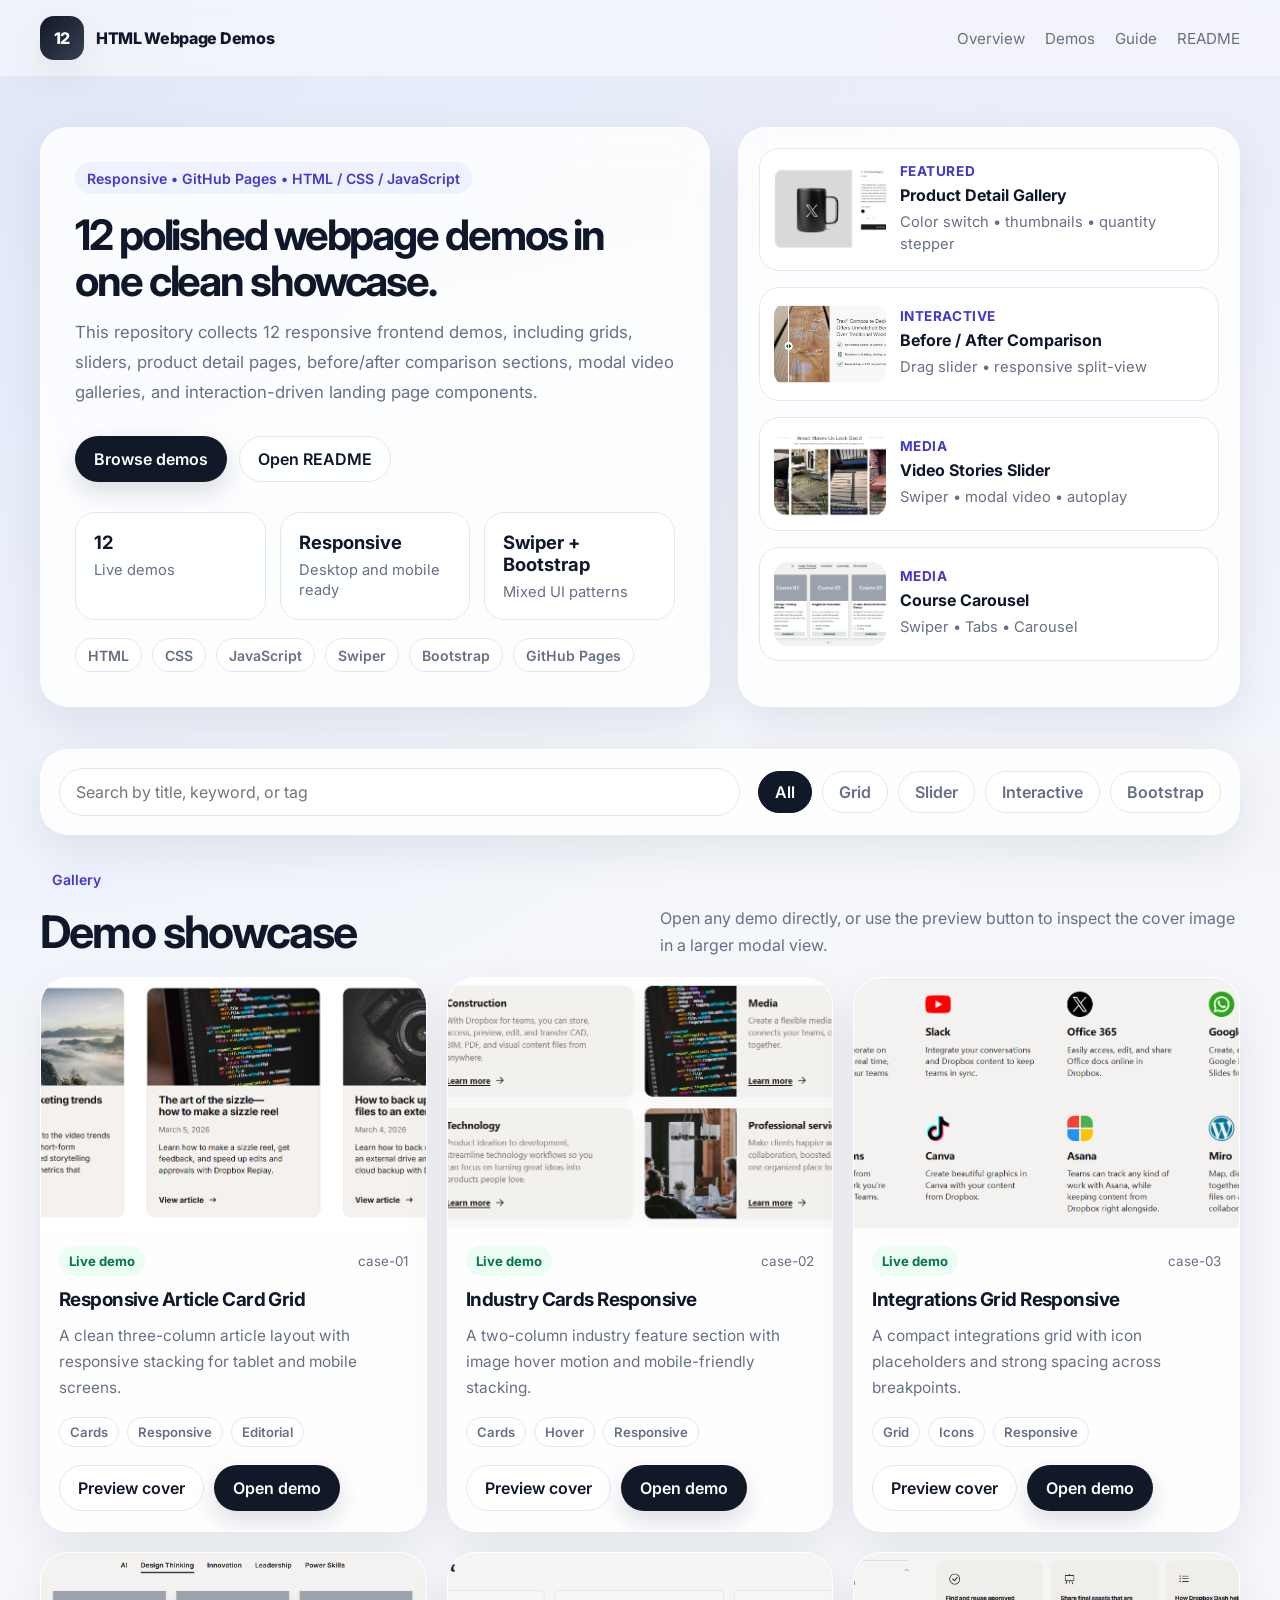
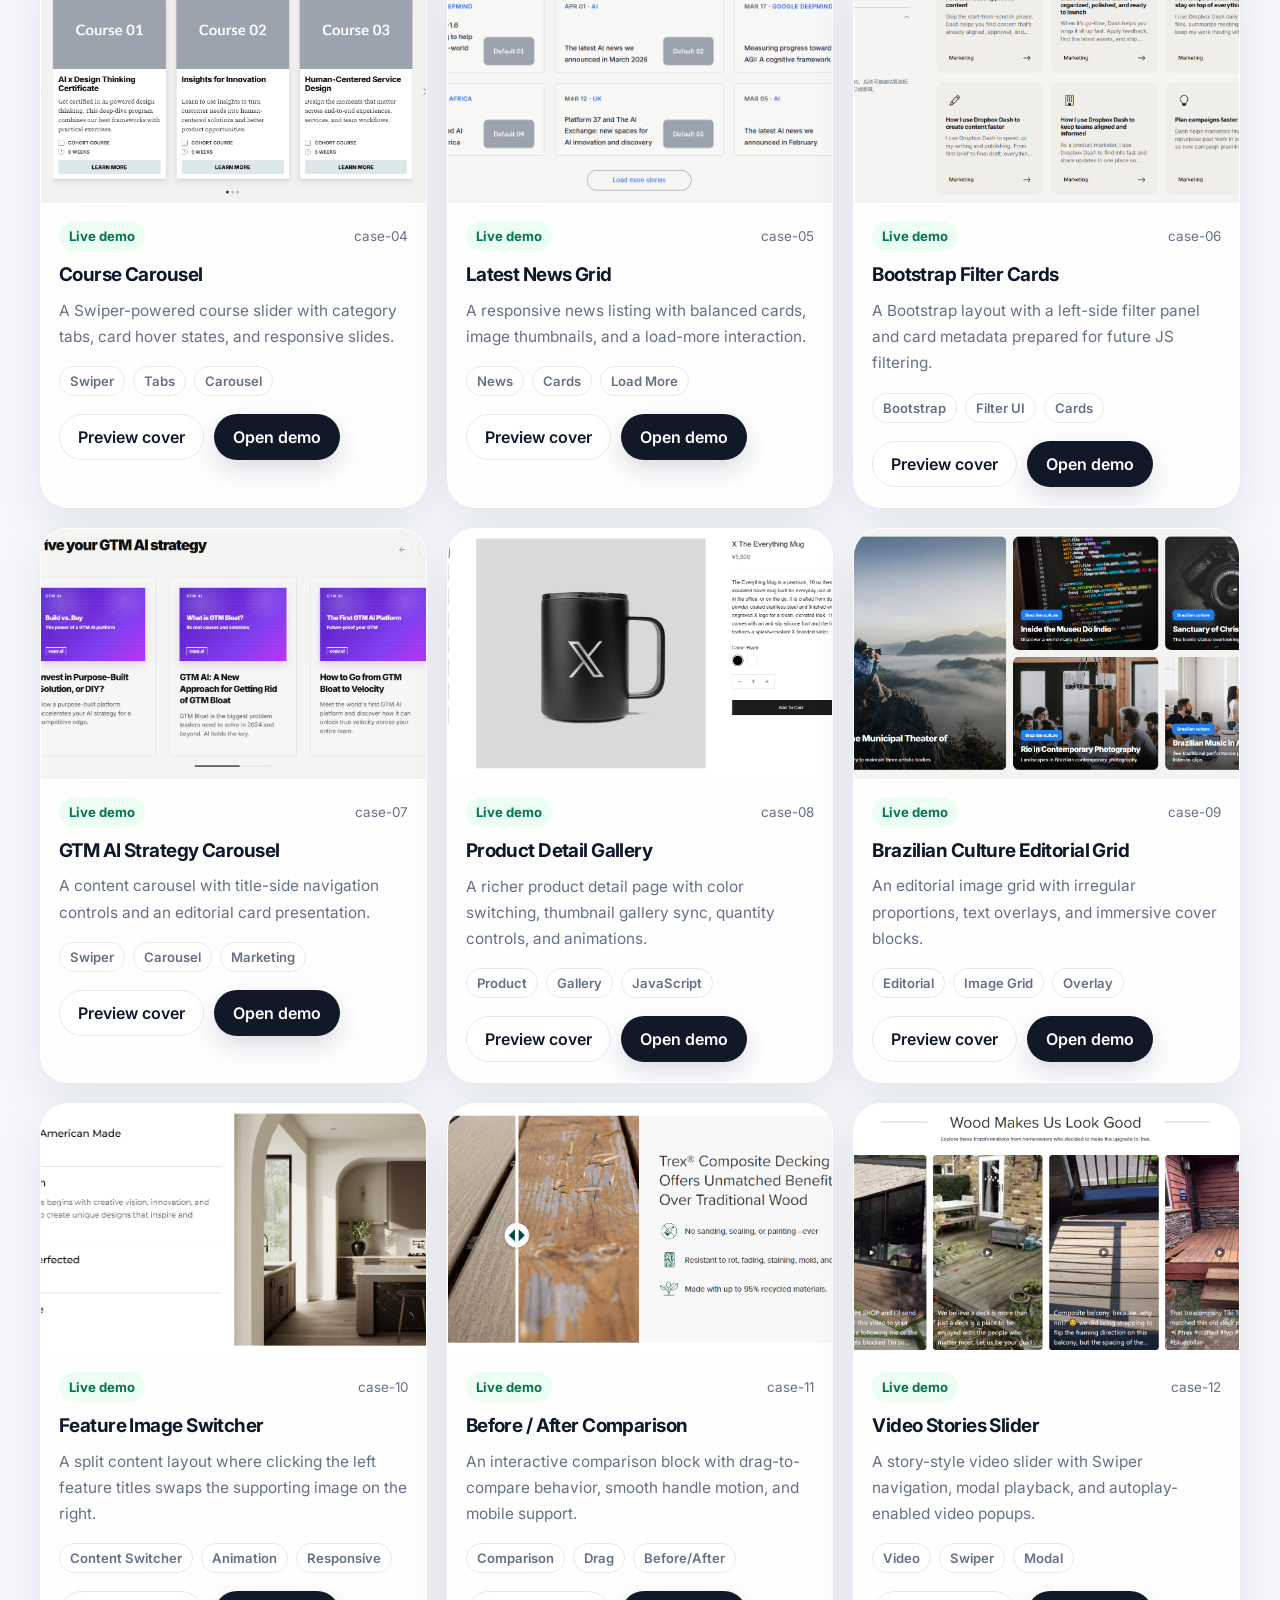
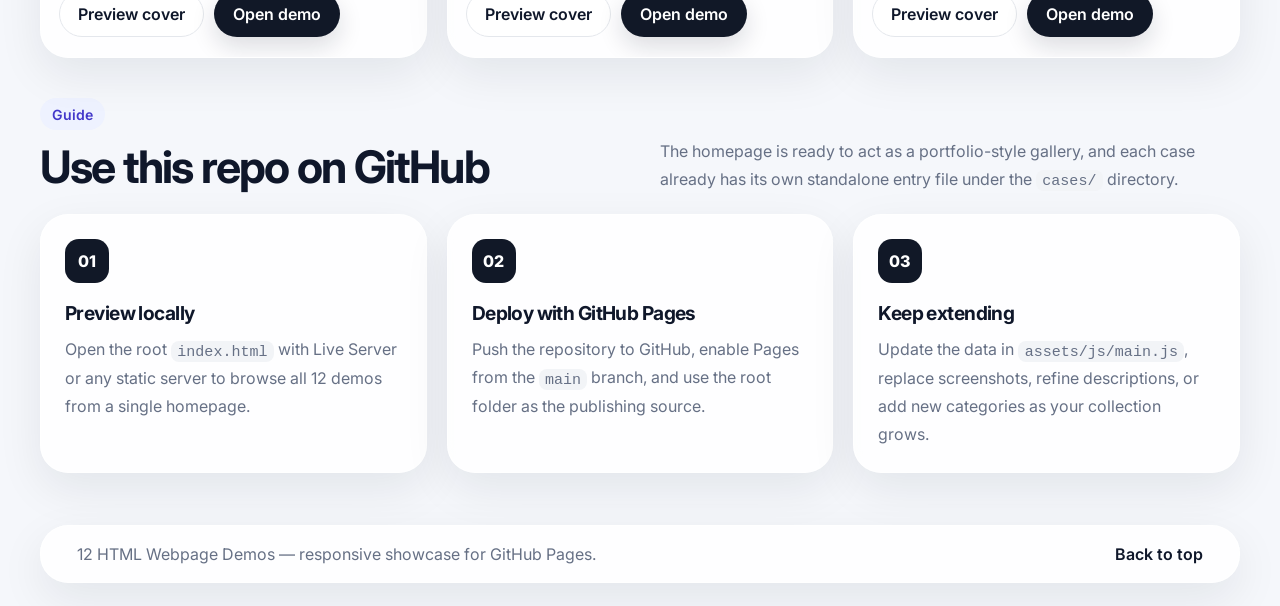
==== index.html @ 5f36d292 "First Commit" ====
<!DOCTYPE html>
<html lang="en">
<head>
  <meta charset="UTF-8" />
  <meta name="viewport" content="width=device-width, initial-scale=1.0" />
  <title>12 HTML Webpage Demos</title>
  <meta
    name="description"
    content="A curated collection of 12 responsive HTML webpage demos built with HTML, CSS and JavaScript. Ready for GitHub Pages preview."
  />
  <link rel="preconnect" href="https://fonts.googleapis.com" />
  <link rel="preconnect" href="https://fonts.gstatic.com" crossorigin />
  <link
    href="https://fonts.googleapis.com/css2?family=Inter:wght@400;500;600;700;800&display=swap"
    rel="stylesheet"
  />
  <link rel="stylesheet" href="./assets/css/global.css?v=1.0.1" />
</head>
<body>
  <div class="page-shell" id="top">
    <header class="site-header">
      <div class="container nav">
        <a class="brand" href="./index.html" aria-label="12 HTML Webpage Demos home">
          <span class="brand-mark">12</span>
          <span class="brand-text">HTML Webpage Demos</span>
        </a>

        <nav class="nav-links" aria-label="Primary">
          <a href="#overview">Overview</a>
          <a href="#gallery">Demos</a>
          <a href="#guide">Guide</a>
          <a href="./README.md">README</a>
        </nav>
      </div>
    </header>

    <main>
      <section class="hero" id="overview">
        <div class="container hero-grid">
          <div class="hero-copy">
            <span class="eyebrow">Responsive • GitHub Pages • HTML / CSS / JavaScript</span>
            <h1>12 polished webpage demos in one clean showcase.</h1>
            <p class="hero-text">
              This repository collects 12 responsive frontend demos, including grids, sliders, product detail pages,
              before/after comparison sections, modal video galleries, and interaction-driven landing page components.
            </p>

            <div class="hero-actions">
              <a class="btn btn-primary" href="#gallery">Browse demos</a>
              <a class="btn btn-secondary" href="./README.md">Open README</a>
            </div>

            <div class="hero-stats" aria-label="Project stats">
              <div class="stat-card">
                <strong>12</strong>
                <span>Live demos</span>
              </div>
              <div class="stat-card">
                <strong>Responsive</strong>
                <span>Desktop and mobile ready</span>
              </div>
              <div class="stat-card">
                <strong>Swiper + Bootstrap</strong>
                <span>Mixed UI patterns</span>
              </div>
            </div>

            <div class="hero-tags" aria-label="Stack tags">
              <span>HTML</span>
              <span>CSS</span>
              <span>JavaScript</span>
              <span>Swiper</span>
              <span>Bootstrap</span>
              <span>GitHub Pages</span>
            </div>
          </div>

          <aside class="hero-panel" aria-label="Featured demos">
            <div class="feature-stack">
              <article class="feature-card">
                <img src="./assets/images/cover-08.png" alt="Product detail gallery preview" />
                <div>
                  <p>Featured</p>
                  <h2>Product Detail Gallery</h2>
                  <span>Color switch • thumbnails • quantity stepper</span>
                </div>
              </article>

              <article class="feature-card">
                <img src="./assets/images/cover-11.png" alt="Before and after comparison preview" />
                <div>
                  <p>Interactive</p>
                  <h2>Before / After Comparison</h2>
                  <span>Drag slider • responsive split-view</span>
                </div>
              </article>

              <article class="feature-card">
                <img src="./assets/images/cover-12.png" alt="Video stories slider preview" />
                <div>
                  <p>Media</p>
                  <h2>Video Stories Slider</h2>
                  <span>Swiper • modal video • autoplay</span>
                </div>
              </article>

              <article class="feature-card">
                <img src="./assets/images/cover-04.png" alt="Course Carousel" />
                <div>
                  <p>Media</p>
                  <h2>Course Carousel</h2>
                  <span>Swiper • Tabs • Carousel</span>
                </div>
              </article>

            </div>
          </aside>
        </div>
      </section>

      <section class="controls-section">
        <div class="container controls">
          <div class="search-wrap">
            <label class="sr-only" for="searchInput">Search demos</label>
            <input id="searchInput" type="search" placeholder="Search by title, keyword, or tag" />
          </div>

          <div class="filter-group" role="tablist" aria-label="Filter demos">
            <button class="filter-btn is-active" type="button" data-filter="all">All</button>
            <button class="filter-btn" type="button" data-filter="grid">Grid</button>
            <button class="filter-btn" type="button" data-filter="slider">Slider</button>
            <button class="filter-btn" type="button" data-filter="interactive">Interactive</button>
            <button class="filter-btn" type="button" data-filter="bootstrap">Bootstrap</button>
          </div>
        </div>
      </section>

      <section class="gallery-section" id="gallery">
        <div class="container">
          <div class="section-heading">
            <div>
              <span class="section-kicker">Gallery</span>
              <h2>Demo showcase</h2>
            </div>
            <p>
              Open any demo directly, or use the preview button to inspect the cover image in a larger modal view.
            </p>
          </div>

          <div id="galleryGrid" class="gallery-grid" aria-live="polite"></div>

          <div id="emptyState" class="empty-state" hidden>
            <h3>No matching demos found</h3>
            <p>Try another keyword or switch the current filter.</p>
          </div>
        </div>
      </section>

      <section class="guide-section" id="guide">
        <div class="container">
          <div class="section-heading section-heading--compact">
            <div>
              <span class="section-kicker">Guide</span>
              <h2>Use this repo on GitHub</h2>
            </div>
            <p>
              The homepage is ready to act as a portfolio-style gallery, and each case already has its own standalone
              entry file under the <code>cases/</code> directory.
            </p>
          </div>

          <div class="guide-grid">
            <article class="guide-card">
              <span class="guide-step">01</span>
              <h3>Preview locally</h3>
              <p>
                Open the root <code>index.html</code> with Live Server or any static server to browse all 12 demos from
                a single homepage.
              </p>
            </article>

            <article class="guide-card">
              <span class="guide-step">02</span>
              <h3>Deploy with GitHub Pages</h3>
              <p>
                Push the repository to GitHub, enable Pages from the <code>main</code> branch, and use the root folder
                as the publishing source.
              </p>
            </article>

            <article class="guide-card">
              <span class="guide-step">03</span>
              <h3>Keep extending</h3>
              <p>
                Update the data in <code>assets/js/main.js</code>, replace screenshots, refine descriptions, or add new
                categories as your collection grows.
              </p>
            </article>
          </div>
        </div>
      </section>
    </main>

    <footer class="site-footer">
      <div class="container footer-inner">
        <p>12 HTML Webpage Demos — responsive showcase for GitHub Pages.</p>
        <a href="#top">Back to top</a>
      </div>
    </footer>
  </div>

  <dialog id="previewDialog" class="preview-dialog" aria-labelledby="previewTitle">
    <div class="dialog-card">
      <button id="closeDialogBtn" class="dialog-close" type="button" aria-label="Close preview">×</button>

      <div class="dialog-copy">
        <span id="previewBadge" class="dialog-badge">Preview</span>
        <h3 id="previewTitle">Demo preview</h3>
        <p id="previewText">Cover image preview.</p>
      </div>

      <div class="dialog-image-wrap">
        <img id="previewImage" src="" alt="" />
      </div>
    </div>
  </dialog>

  <template id="cardTemplate">
    <article class="demo-card">
      <button class="card-image-wrap js-open-preview" type="button" aria-label="Open preview image">
        <img class="card-image" src="" alt="" loading="lazy" />
      </button>

      <div class="card-body">
        <div class="card-top">
          <span class="status-badge"></span>
          <span class="case-path"></span>
        </div>

        <h3 class="card-title"></h3>
        <p class="card-desc"></p>

        <div class="card-tags"></div>

        <div class="card-actions">
          <button class="btn btn-secondary js-open-preview" type="button">Preview cover</button>
          <a class="btn btn-primary js-open-demo" href="#" target="_self">Open demo</a>
        </div>
      </div>
    </article>
  </template>

  <script src="./assets/js/main.js"></script>
</body>
</html>
---- assets/css/global.css ----
:root {
  --bg: #f5f7fb;
  --panel: rgba(255, 255, 255, 0.84);
  --panel-strong: #ffffff;
  --text: #0f172a;
  --muted: #667085;
  --line: #e4e7ec;
  --brand: #111827;
  --brand-soft: #eef2ff;
  --accent: #2563eb;
  --accent-soft: #dbeafe;
  --success: #067647;
  --success-soft: #ecfdf3;
  --shadow: 0 16px 46px rgba(15, 23, 42, 0.08);
  --radius-lg: 28px;
  --radius-md: 20px;
  --radius-sm: 12px;
  --container: min(1200px, calc(100% - 32px));
}

* {
  box-sizing: border-box;
}

html {
  scroll-behavior: smooth;
}

body {
  margin: 0;
  font-family: "Inter", system-ui, -apple-system, BlinkMacSystemFont, "Segoe UI", sans-serif;
  color: var(--text);
  background:
    radial-gradient(circle at top left, rgba(37, 99, 235, 0.11), transparent 28%),
    radial-gradient(circle at top right, rgba(99, 102, 241, 0.08), transparent 24%),
    var(--bg);
}

img {
  display: block;
  max-width: 100%;
}

a {
  color: inherit;
  text-decoration: none;
}

button,
input {
  font: inherit;
}

button {
  cursor: pointer;
  border: 0;
  background: none;
}

code {
  padding: 0.1em 0.42em;
  border-radius: 8px;
  background: #f2f4f7;
  font-family: ui-monospace, SFMono-Regular, Menlo, Consolas, monospace;
  font-size: 0.94em;
}

.sr-only {
  position: absolute;
  width: 1px;
  height: 1px;
  padding: 0;
  margin: -1px;
  overflow: hidden;
  clip-path: inset(50%);
  white-space: nowrap;
  border: 0;
}

.container {
  width: var(--container);
  margin: 0 auto;
}

.page-shell {
  min-height: 100vh;
}

.site-header {
  position: sticky;
  top: 0;
  z-index: 20;
  border-bottom: 1px solid rgba(228, 231, 236, 0.72);
  backdrop-filter: blur(18px);
  background: rgba(245, 247, 251, 0.78);
}

.nav {
  display: flex;
  align-items: center;
  justify-content: space-between;
  min-height: 76px;
  gap: 16px;
}

.brand {
  display: inline-flex;
  align-items: center;
  gap: 12px;
  font-weight: 800;
  letter-spacing: -0.02em;
}

.brand-mark {
  display: inline-grid;
  place-items: center;
  width: 44px;
  height: 44px;
  border-radius: 14px;
  background: linear-gradient(135deg, #111827, #374151);
  color: #fff;
  box-shadow: var(--shadow);
}

.brand-text {
  font-size: 1rem;
}

.nav-links {
  display: flex;
  align-items: center;
  gap: 20px;
  color: var(--muted);
  font-size: 0.95rem;
}

.nav-links a:hover {
  color: var(--text);
}

.hero {
  padding: 50px 0 28px;
}

.hero-grid {
  display: grid;
  grid-template-columns: 1.2fr 0.9fr;
  gap: 28px;
  align-items: stretch;
}

.hero-copy,
.hero-panel,
.guide-card,
.demo-card,
.controls,
.site-footer,
.dialog-card {
  background: var(--panel);
  border: 1px solid rgba(255, 255, 255, 0.72);
  box-shadow: var(--shadow);
  backdrop-filter: blur(16px);
}

.hero-copy {
  padding: 34px;
  border-radius: var(--radius-lg);
}

.eyebrow,
.section-kicker {
  display: inline-flex;
  align-items: center;
  gap: 8px;
  min-height: 32px;
  padding: 0 12px;
  border-radius: 999px;
  background: var(--brand-soft);
  color: #4338ca;
  font-size: 0.88rem;
  font-weight: 600;
}

.hero h1 {
  margin: 18px 0 14px;
  font-size: 42px;
  line-height: 1.1;
  letter-spacing: -0.05em;
}

.hero-text {
  max-width: 62ch;
  margin: 0;
  color: var(--muted);
  font-size: 1.05rem;
  line-height: 1.78;
}

.hero-actions {
  display: flex;
  flex-wrap: wrap;
  gap: 12px;
  margin-top: 28px;
}

.hero-tags {
  display: flex;
  flex-wrap: wrap;
  gap: 10px;
  margin-top: 18px;
}

.hero-tags span {
  display: inline-flex;
  align-items: center;
  min-height: 34px;
  padding: 0 12px;
  border-radius: 999px;
  background: rgba(255, 255, 255, 0.76);
  border: 1px solid var(--line);
  color: var(--muted);
  font-size: 0.88rem;
  font-weight: 600;
}

.btn {
  display: inline-flex;
  align-items: center;
  justify-content: center;
  min-height: 46px;
  padding: 0 18px;
  border-radius: 999px;
  border: 1px solid transparent;
  font-weight: 600;
  transition: transform 0.2s ease, box-shadow 0.2s ease, border-color 0.2s ease, background-color 0.2s ease;
}

.btn:hover {
  transform: translateY(-1px);
}

.btn-primary {
  background: var(--brand);
  color: #fff;
  box-shadow: 0 10px 24px rgba(17, 24, 39, 0.14);
}

.btn-secondary {
  border-color: var(--line);
  color: var(--text);
  background: rgba(255, 255, 255, 0.72);
}

.hero-stats {
  display: grid;
  grid-template-columns: repeat(3, minmax(0, 1fr));
  gap: 14px;
  margin-top: 30px;
}

.stat-card {
  padding: 18px;
  border-radius: var(--radius-md);
  background: rgba(255, 255, 255, 0.72);
  border: 1px solid var(--line);
}

.stat-card strong {
  display: block;
  font-size: 1.15rem;
  margin-bottom: 6px;
}

.stat-card span {
  color: var(--muted);
  font-size: 0.92rem;
}

.hero-panel {
  border-radius: var(--radius-lg);
  padding: 20px;
}

.feature-stack {
  display: grid;
  gap: 16px;
}

.feature-card {
  display: grid;
  grid-template-columns: 112px 1fr;
  gap: 14px;
  padding: 14px;
  border-radius: var(--radius-md);
  background: rgba(255, 255, 255, 0.76);
  border: 1px solid var(--line);
  align-items: center;
}

.feature-card img {
  width: 112px;
  height: 84px;
  object-fit: cover;
  border-radius: 14px;
}

.feature-card p {
  margin: 0 0 6px;
  color: #4338ca;
  font-size: 0.85rem;
  font-weight: 700;
  text-transform: uppercase;
  letter-spacing: 0.04em;
}

.feature-card h2 {
  margin: 0 0 6px;
  font-size: 1rem;
  line-height: 1.25;
}

.feature-card span {
  color: var(--muted);
  font-size: 0.92rem;
  line-height: 1.45;
}

.controls-section {
  padding: 14px 0 0;
}

.controls {
  display: flex;
  align-items: center;
  justify-content: space-between;
  gap: 18px;
  padding: 18px;
  border-radius: var(--radius-lg);
}

.search-wrap {
  flex: 1 1 320px;
}

.search-wrap input {
  width: 100%;
  min-height: 48px;
  border-radius: 999px;
  border: 1px solid var(--line);
  padding: 0 16px;
  background: #fff;
  color: var(--text);
  outline: none;
}

.search-wrap input:focus {
  border-color: rgba(37, 99, 235, 0.42);
  box-shadow: 0 0 0 4px rgba(37, 99, 235, 0.12);
}

.filter-group {
  display: flex;
  flex-wrap: wrap;
  gap: 10px;
}

.filter-btn {
  min-height: 42px;
  padding: 0 16px;
  border-radius: 999px;
  border: 1px solid var(--line);
  background: rgba(255, 255, 255, 0.8);
  color: var(--muted);
  font-weight: 600;
  transition: all 0.2s ease;
}

.filter-btn.is-active,
.filter-btn:hover {
  background: var(--brand);
  border-color: var(--brand);
  color: #fff;
}

.gallery-section {
  padding: 28px 0 20px;
}

.section-heading {
  display: flex;
  align-items: end;
  justify-content: space-between;
  gap: 18px;
  margin-bottom: 18px;
}

.section-heading h2 {
  margin: 10px 0 0;
  font-size: clamp(1.8rem, 4vw, 2.8rem);
  letter-spacing: -0.04em;
}

.section-heading p {
  max-width: 58ch;
  color: var(--muted);
  line-height: 1.7;
  margin: 0;
}

.section-heading--compact {
  margin-bottom: 20px;
}

.gallery-grid {
  display: grid;
  grid-template-columns: repeat(3, minmax(0, 1fr));
  gap: 20px;
}

.demo-card {
  overflow: hidden;
  border-radius: var(--radius-lg);
  transition: transform 0.22s ease, box-shadow 0.22s ease;
}

.demo-card:hover {
  transform: translateY(-4px);
  box-shadow: 0 22px 44px rgba(15, 23, 42, 0.10);
}

.card-image-wrap {
  display: block;
  width: 100%;
  padding: 0;
  border: 0;
  background: none;
}

.card-image {
  width: 100%;
  aspect-ratio: 16 / 10.4;
  object-fit: cover;
  transition: transform 0.4s ease;
}

.card-image-wrap:hover .card-image {
  transform: scale(1.03);
}

.card-body {
  padding: 18px 18px 20px;
}

.card-top {
  display: flex;
  align-items: center;
  justify-content: space-between;
  gap: 12px;
  margin-bottom: 12px;
}

.status-badge,
.dialog-badge {
  display: inline-flex;
  align-items: center;
  min-height: 30px;
  padding: 0 10px;
  border-radius: 999px;
  background: var(--success-soft);
  color: var(--success);
  font-size: 0.82rem;
  font-weight: 700;
}

.case-path {
  color: var(--muted);
  font-size: 0.84rem;
}

.card-title {
  margin: 0 0 10px;
  font-size: 1.18rem;
  line-height: 1.32;
  letter-spacing: -0.03em;
}

.card-desc {
  margin: 0;
  color: var(--muted);
  line-height: 1.7;
  font-size: 0.96rem;
}

.card-tags {
  display: flex;
  flex-wrap: wrap;
  gap: 8px;
  margin-top: 16px;
}

.card-tag {
  display: inline-flex;
  align-items: center;
  min-height: 30px;
  padding: 0 10px;
  border-radius: 999px;
  background: rgba(255, 255, 255, 0.82);
  border: 1px solid var(--line);
  color: var(--muted);
  font-size: 0.82rem;
  font-weight: 600;
}

.card-actions {
  display: flex;
  flex-wrap: wrap;
  gap: 10px;
  margin-top: 18px;
}

.empty-state {
  margin-top: 20px;
  padding: 30px 20px;
  border-radius: var(--radius-lg);
  background: rgba(255, 255, 255, 0.82);
  border: 1px solid var(--line);
  text-align: center;
}

.empty-state h3 {
  margin: 0 0 8px;
}

.empty-state p {
  margin: 0;
  color: var(--muted);
}

.guide-section {
  padding: 20px 0 52px;
}

.guide-grid {
  display: grid;
  grid-template-columns: repeat(3, minmax(0, 1fr));
  gap: 20px;
}

.guide-card {
  padding: 24px;
  border-radius: var(--radius-lg);
}

.guide-step {
  display: inline-flex;
  align-items: center;
  justify-content: center;
  min-width: 44px;
  min-height: 44px;
  border-radius: 14px;
  background: var(--brand);
  color: #fff;
  font-weight: 800;
}

.guide-card h3 {
  margin: 18px 0 10px;
  font-size: 1.2rem;
  letter-spacing: -0.03em;
}

.guide-card p {
  margin: 0;
  color: var(--muted);
  line-height: 1.75;
}

.site-footer {
  width: var(--container);
  margin: 0 auto 24px;
  padding: 18px 20px;
  border-radius: var(--radius-lg);
}

.footer-inner {
  display: flex;
  align-items: center;
  justify-content: space-between;
  gap: 16px;
}

.footer-inner p {
  margin: 0;
  color: var(--muted);
}

.footer-inner a {
  color: var(--text);
  font-weight: 600;
}

.preview-dialog {
  width: min(980px, calc(100% - 24px));
  border: 0;
  padding: 0;
  border-radius: 24px;
  background: transparent;
}

.preview-dialog::backdrop {
  background: rgba(15, 23, 42, 0.55);
  backdrop-filter: blur(8px);
}

.dialog-card {
  position: relative;
  overflow: hidden;
  border-radius: 24px;
}

.dialog-close {
  position: absolute;
  top: 18px;
  right: 18px;
  z-index: 2;
  width: 42px;
  height: 42px;
  display: inline-grid;
  place-items: center;
  border-radius: 999px;
  background: rgba(255, 255, 255, 0.9);
  font-size: 1.5rem;
  color: var(--text);
  box-shadow: var(--shadow);
}

.dialog-copy {
  padding: 26px 26px 12px;
}

.dialog-copy h3 {
  margin: 12px 0 8px;
  font-size: 1.5rem;
  letter-spacing: -0.03em;
}

.dialog-copy p {
  margin: 0;
  color: var(--muted);
  line-height: 1.7;
}

.dialog-image-wrap {
  padding: 0 26px 26px;
}

.dialog-image-wrap img {
  width: 100%;
  border-radius: 18px;
  border: 1px solid var(--line);
  background: #fff;
}

@media (max-width: 1080px) {
  .hero-grid,
  .guide-grid,
  .gallery-grid {
    grid-template-columns: repeat(2, minmax(0, 1fr));
  }

  .hero-grid {
    grid-template-columns: 1fr;
  }

  .hero-panel {
    order: 2;
  }

  .section-heading {
    align-items: start;
    flex-direction: column;
  }
}

@media (max-width: 760px) {
  :root {
    --container: min(100% - 24px, 1000px);
  }

  .site-header {
    position: static;
  }

  .nav {
    min-height: auto;
    padding: 16px 0;
    align-items: flex-start;
    flex-direction: column;
  }

  .nav-links {
    flex-wrap: wrap;
    gap: 12px 16px;
  }

  .hero {
    padding-top: 28px;
  }

  .hero-copy {
    padding: 24px;
  }

  .hero-stats,
  .guide-grid,
  .gallery-grid {
    grid-template-columns: 1fr;
  }

  .controls {
    align-items: stretch;
    flex-direction: column;
  }

  .feature-card {
    grid-template-columns: 96px 1fr;
  }

  .feature-card img {
    width: 96px;
    height: 72px;
  }

  .card-actions {
    flex-direction: column;
  }

  .card-actions .btn {
    width: 100%;
  }

  .site-footer {
    margin-bottom: 16px;
  }

  .footer-inner {
    align-items: flex-start;
    flex-direction: column;
  }

  .preview-dialog {
    width: min(100% - 16px, 980px);
  }

  .dialog-copy,
  .dialog-image-wrap {
    padding-left: 16px;
    padding-right: 16px;
  }

  .dialog-image-wrap {
    padding-bottom: 16px;
  }
}
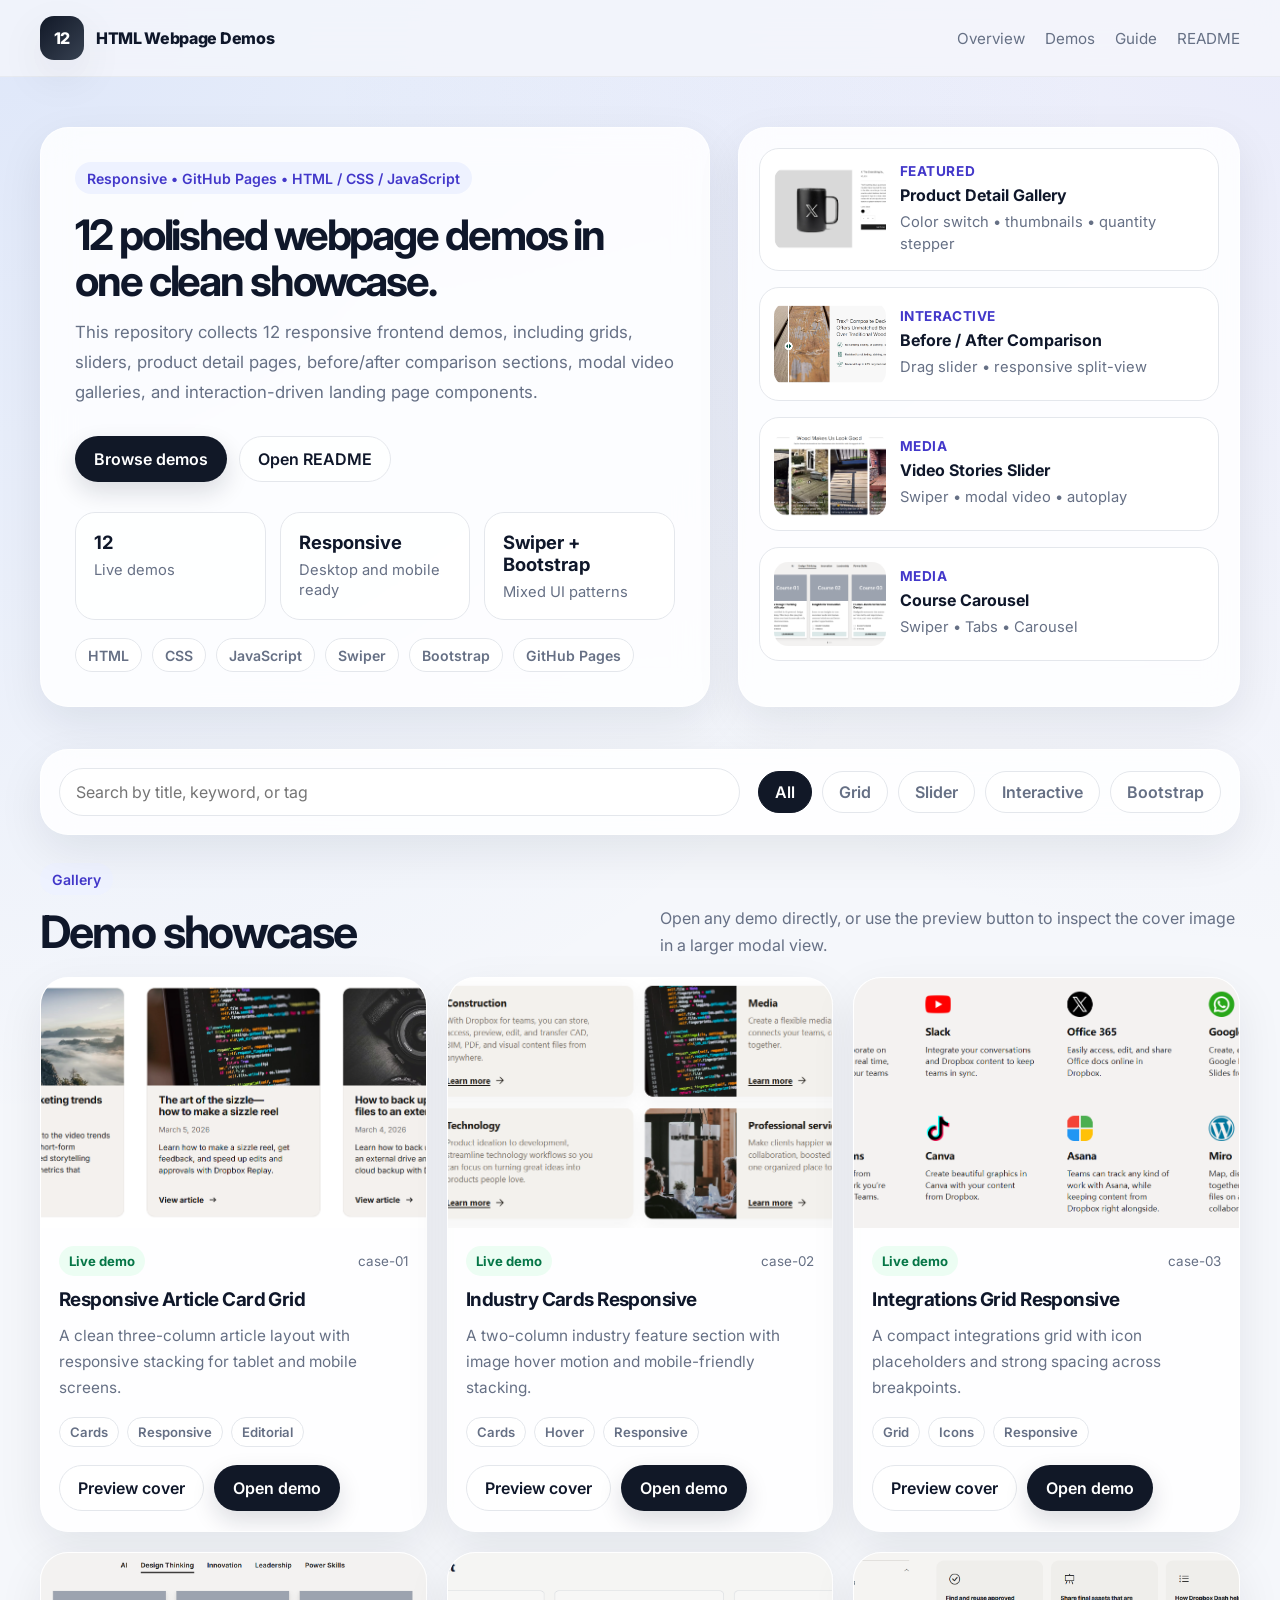
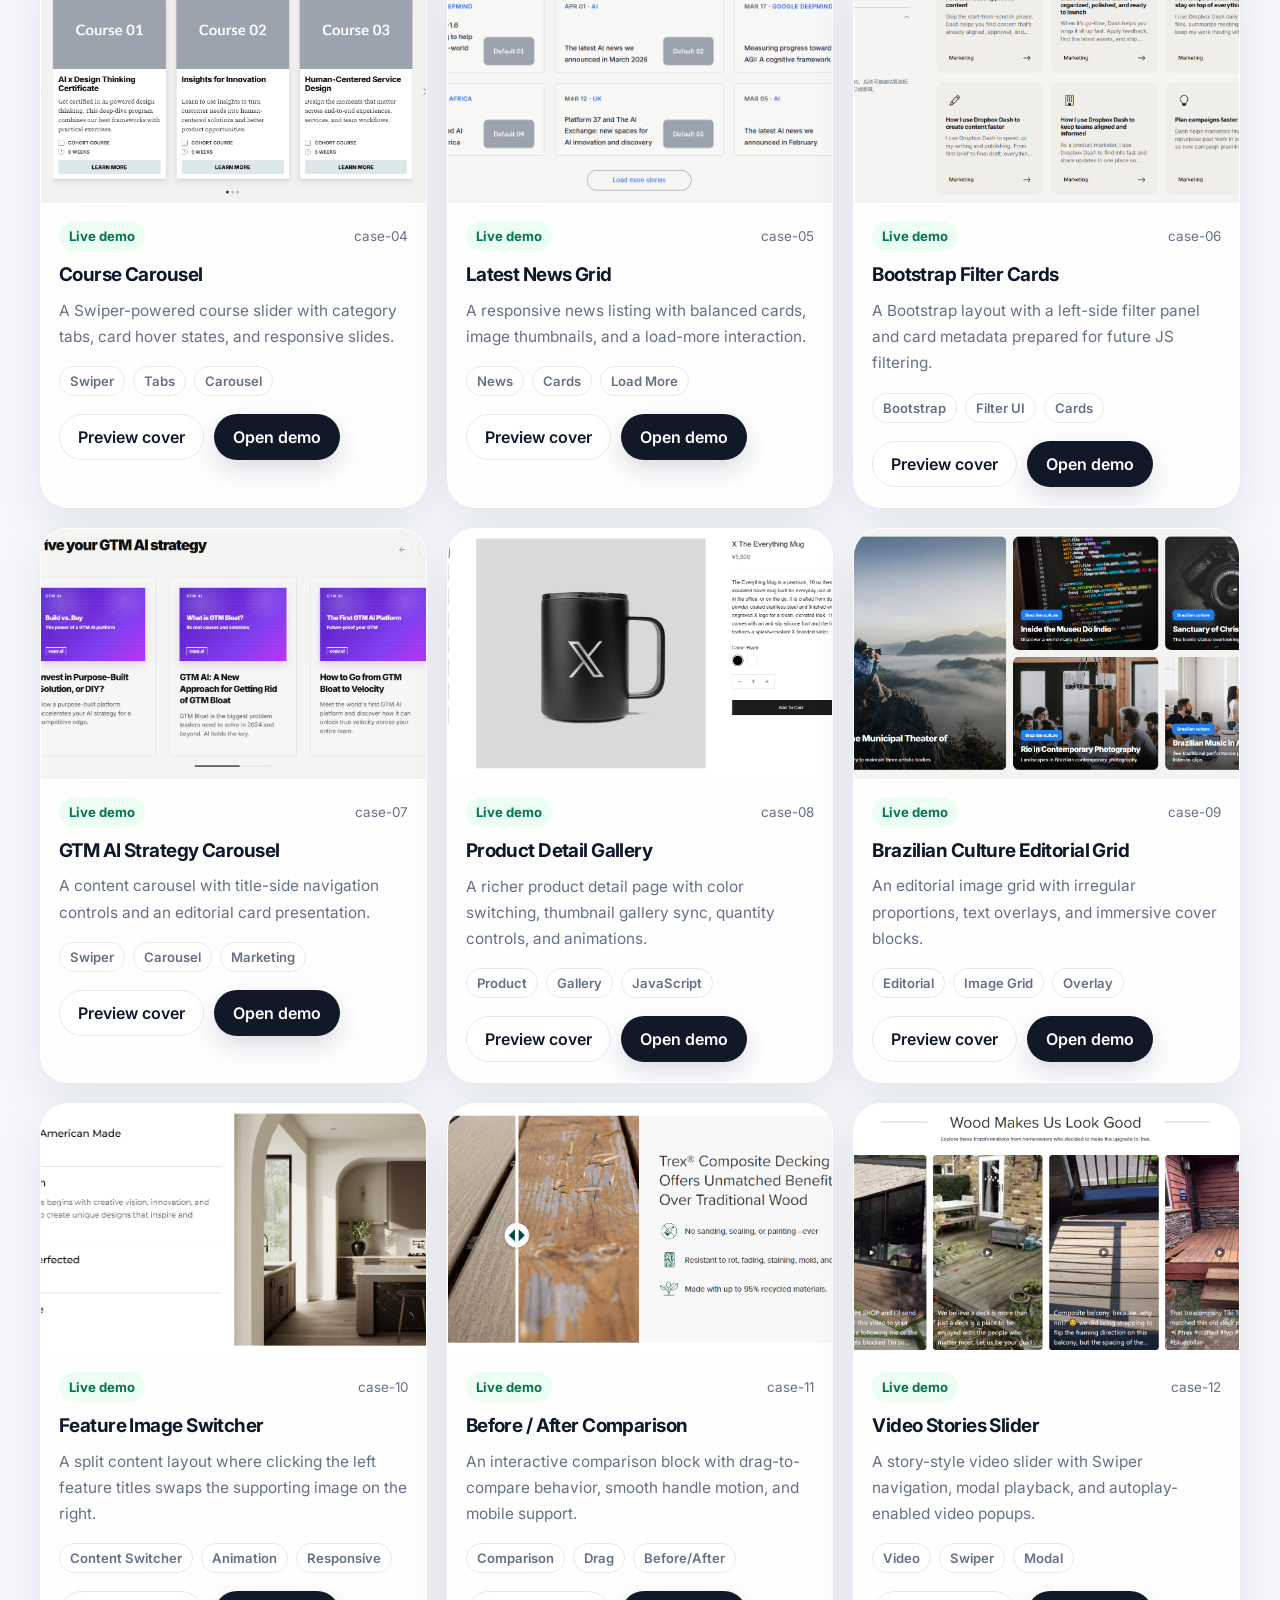
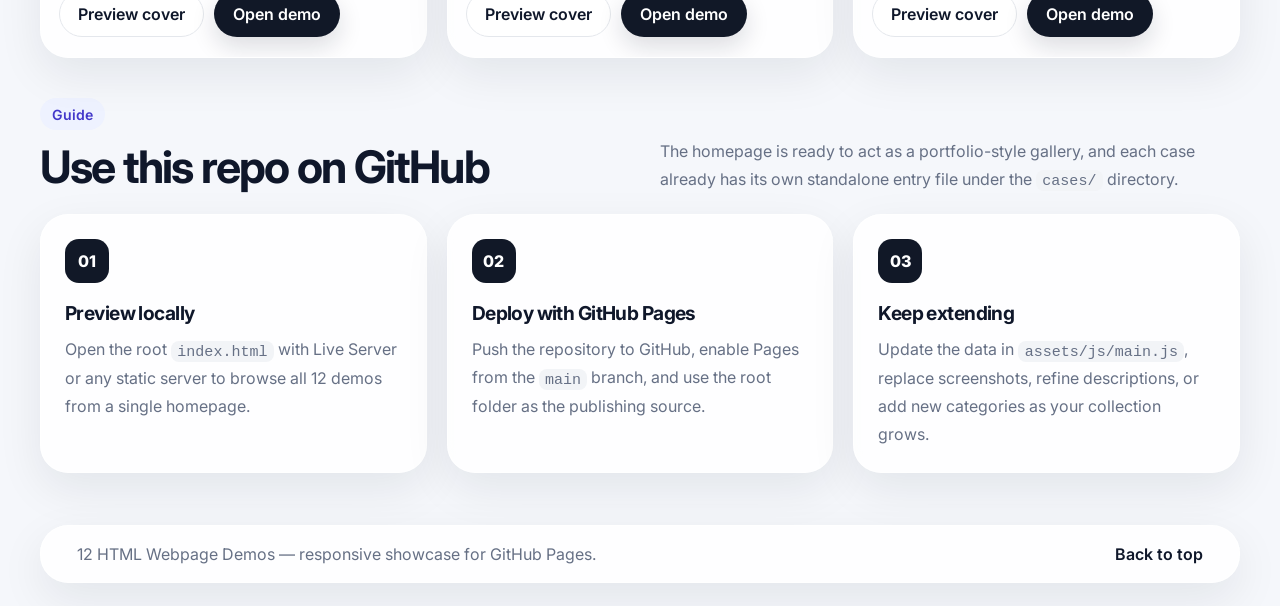
==== commit 1dba8d28: "Update index.html" ====
--- a/index.html
+++ b/index.html
@@ -244,7 +244,7 @@
 
         <div class="card-actions">
           <button class="btn btn-secondary js-open-preview" type="button">Preview cover</button>
-          <a class="btn btn-primary js-open-demo" href="#" target="_self">Open demo</a>
+          <a class="btn btn-primary js-open-demo" href="#" target="_blank">Open demo</a>
         </div>
       </div>
     </article>
